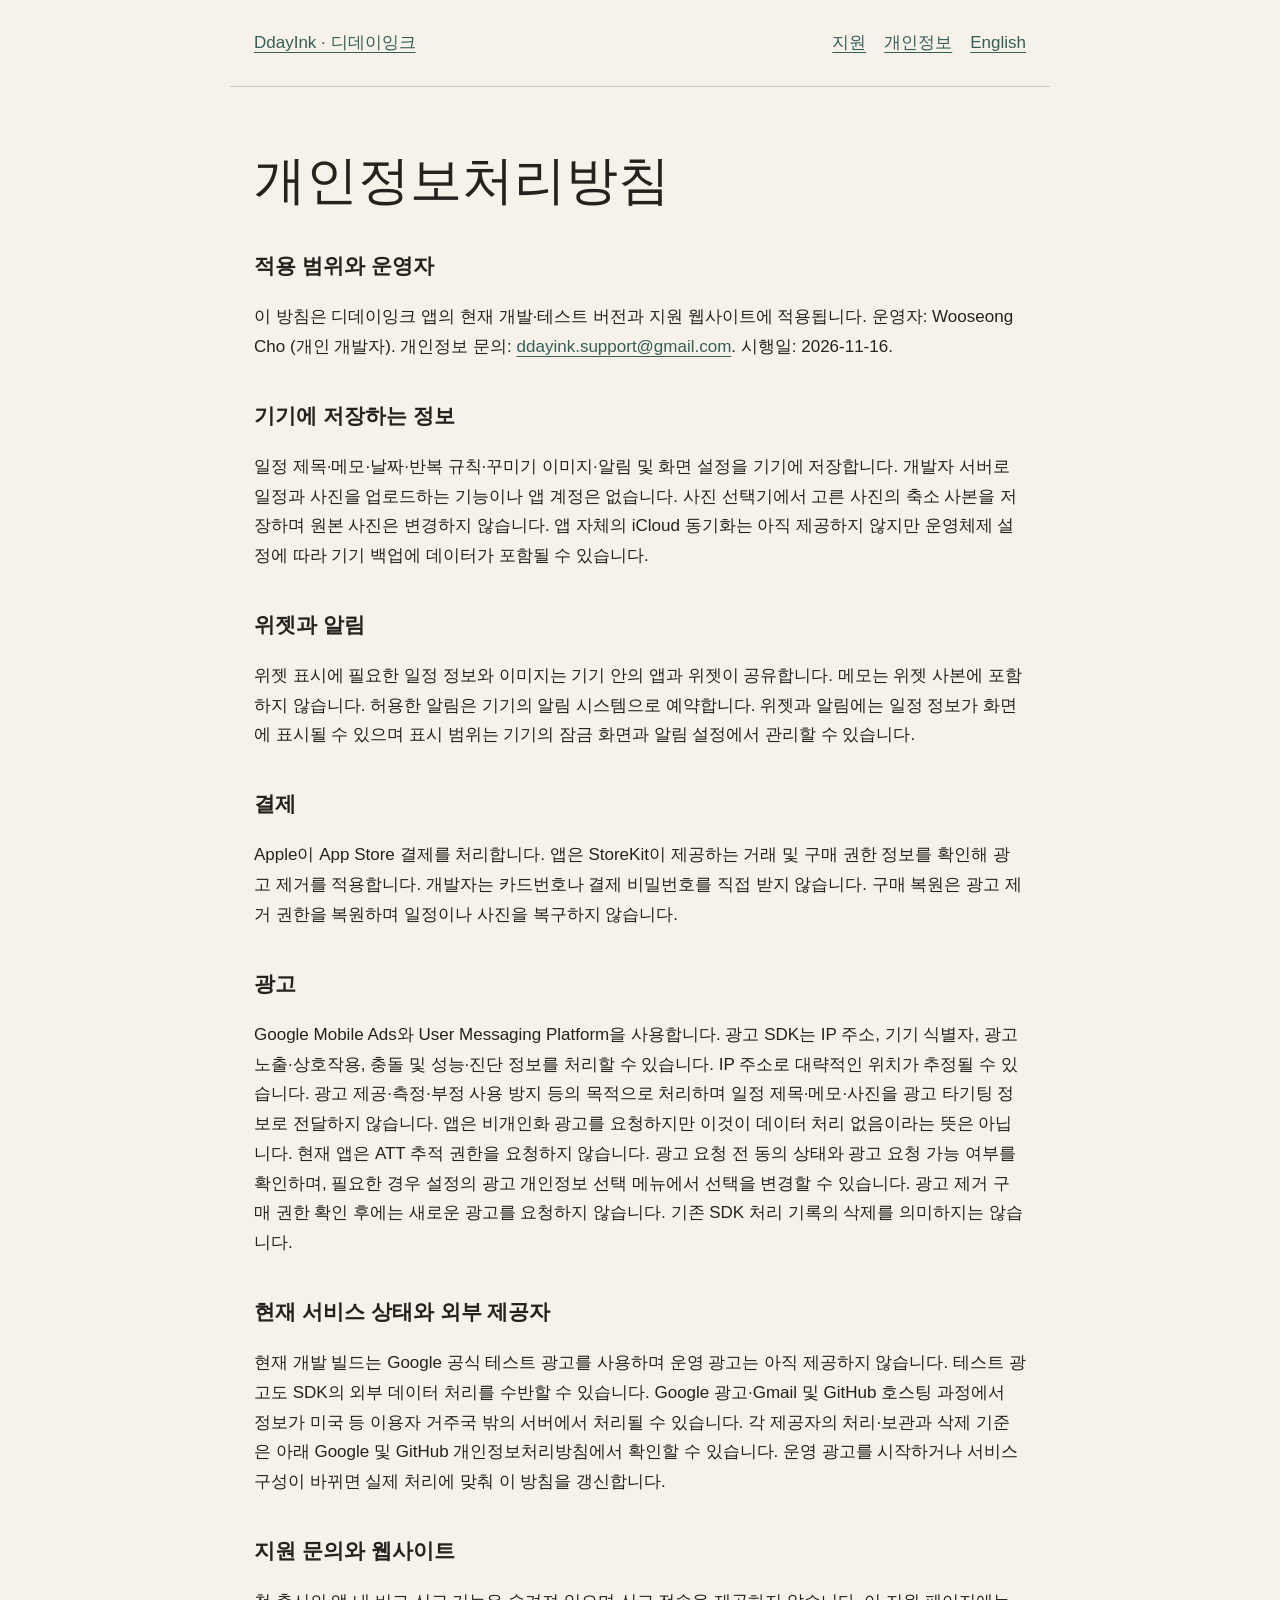
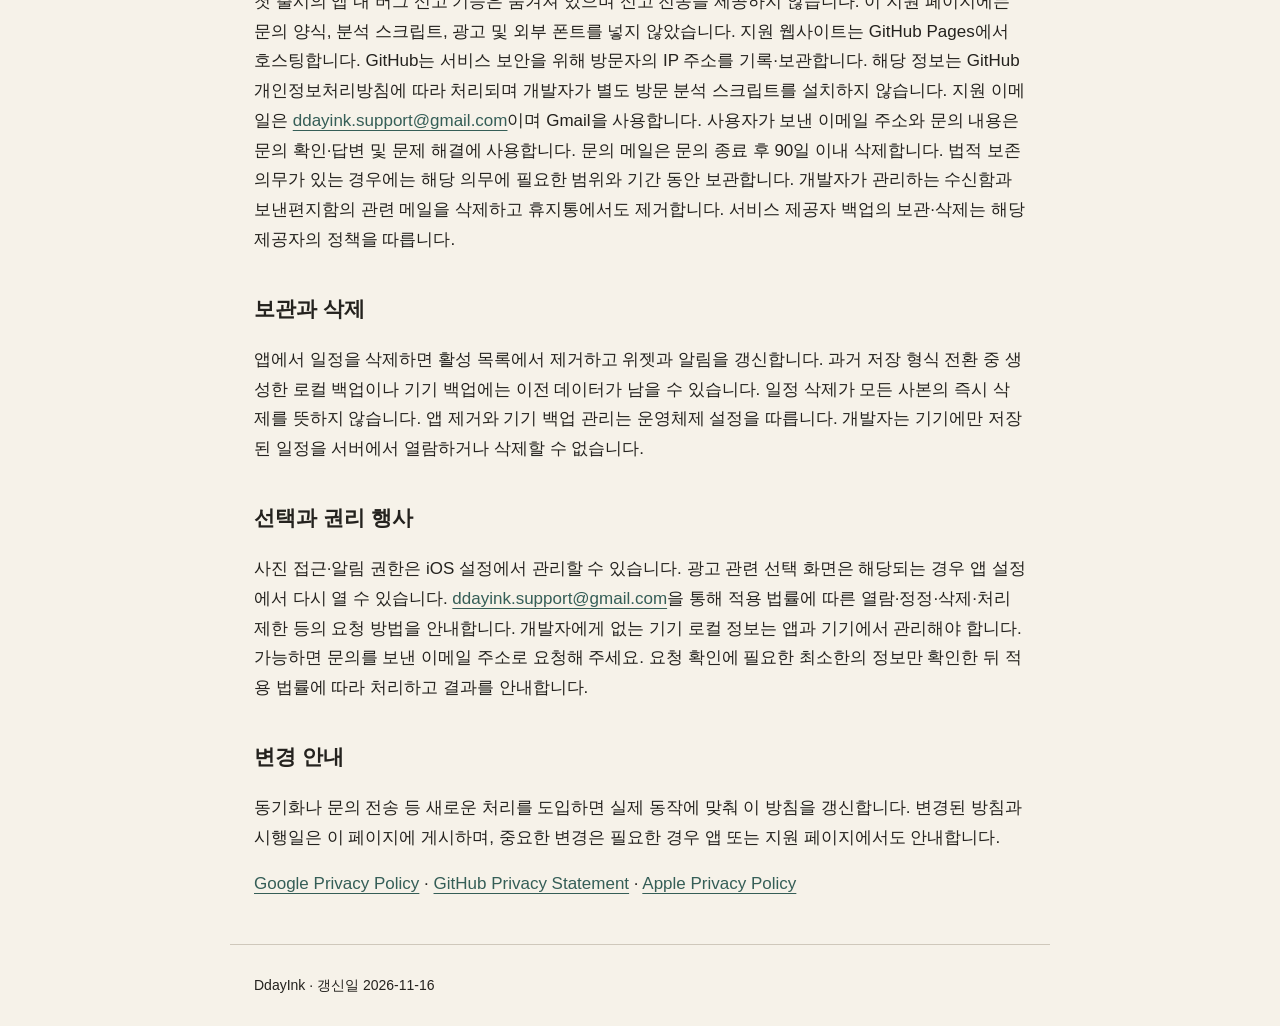
==== privacy.html @ 284a309b "Publish DdayInk support and privacy pages" ====
<!doctype html><html lang="ko"><head><meta charset="utf-8"><meta name="viewport" content="width=device-width, initial-scale=1"><title>개인정보처리방침 · DdayInk</title><link rel="stylesheet" href="style.css"></head><body><a class="skip" href="#content">Skip to content</a><header><a href="index.html">DdayInk · 디데이잉크</a><nav aria-label="Navigation"><a href="support.html">지원</a><a href="privacy.html">개인정보</a><a href="support-en.html" lang="en">English</a></nav></header><main id="content"><h1>개인정보처리방침</h1><section><h2>적용 범위와 운영자</h2><p>이 방침은 디데이잉크 앱의 현재 개발·테스트 버전과 지원 웹사이트에 적용됩니다. 운영자: Wooseong Cho (개인 개발자). 개인정보 문의: <a href="mailto:ddayink.support@gmail.com">ddayink.support@gmail.com</a>. 시행일: 2026-11-16.</p></section><section><h2>기기에 저장하는 정보</h2><p>일정 제목·메모·날짜·반복 규칙·꾸미기 이미지·알림 및 화면 설정을 기기에 저장합니다. 개발자 서버로 일정과 사진을 업로드하는 기능이나 앱 계정은 없습니다. 사진 선택기에서 고른 사진의 축소 사본을 저장하며 원본 사진은 변경하지 않습니다. 앱 자체의 iCloud 동기화는 아직 제공하지 않지만 운영체제 설정에 따라 기기 백업에 데이터가 포함될 수 있습니다.</p></section><section><h2>위젯과 알림</h2><p>위젯 표시에 필요한 일정 정보와 이미지는 기기 안의 앱과 위젯이 공유합니다. 메모는 위젯 사본에 포함하지 않습니다. 허용한 알림은 기기의 알림 시스템으로 예약합니다. 위젯과 알림에는 일정 정보가 화면에 표시될 수 있으며 표시 범위는 기기의 잠금 화면과 알림 설정에서 관리할 수 있습니다.</p></section><section><h2>결제</h2><p>Apple이 App Store 결제를 처리합니다. 앱은 StoreKit이 제공하는 거래 및 구매 권한 정보를 확인해 광고 제거를 적용합니다. 개발자는 카드번호나 결제 비밀번호를 직접 받지 않습니다. 구매 복원은 광고 제거 권한을 복원하며 일정이나 사진을 복구하지 않습니다.</p></section><section><h2>광고</h2><p>Google Mobile Ads와 User Messaging Platform을 사용합니다. 광고 SDK는 IP 주소, 기기 식별자, 광고 노출·상호작용, 충돌 및 성능·진단 정보를 처리할 수 있습니다. IP 주소로 대략적인 위치가 추정될 수 있습니다. 광고 제공·측정·부정 사용 방지 등의 목적으로 처리하며 일정 제목·메모·사진을 광고 타기팅 정보로 전달하지 않습니다. 앱은 비개인화 광고를 요청하지만 이것이 데이터 처리 없음이라는 뜻은 아닙니다. 현재 앱은 ATT 추적 권한을 요청하지 않습니다. 광고 요청 전 동의 상태와 광고 요청 가능 여부를 확인하며, 필요한 경우 설정의 광고 개인정보 선택 메뉴에서 선택을 변경할 수 있습니다. 광고 제거 구매 권한 확인 후에는 새로운 광고를 요청하지 않습니다. 기존 SDK 처리 기록의 삭제를 의미하지는 않습니다.</p></section><section><h2>현재 서비스 상태와 외부 제공자</h2><p>현재 개발 빌드는 Google 공식 테스트 광고를 사용하며 운영 광고는 아직 제공하지 않습니다. 테스트 광고도 SDK의 외부 데이터 처리를 수반할 수 있습니다. Google 광고·Gmail 및 GitHub 호스팅 과정에서 정보가 미국 등 이용자 거주국 밖의 서버에서 처리될 수 있습니다. 각 제공자의 처리·보관과 삭제 기준은 아래 Google 및 GitHub 개인정보처리방침에서 확인할 수 있습니다. 운영 광고를 시작하거나 서비스 구성이 바뀌면 실제 처리에 맞춰 이 방침을 갱신합니다.</p></section><section><h2>지원 문의와 웹사이트</h2><p>첫 출시의 앱 내 버그 신고 기능은 숨겨져 있으며 신고 전송을 제공하지 않습니다. 이 지원 페이지에는 문의 양식, 분석 스크립트, 광고 및 외부 폰트를 넣지 않았습니다. 지원 웹사이트는 GitHub Pages에서 호스팅합니다. GitHub는 서비스 보안을 위해 방문자의 IP 주소를 기록·보관합니다. 해당 정보는 GitHub 개인정보처리방침에 따라 처리되며 개발자가 별도 방문 분석 스크립트를 설치하지 않습니다. 지원 이메일은 <a href="mailto:ddayink.support@gmail.com">ddayink.support@gmail.com</a>이며 Gmail을 사용합니다. 사용자가 보낸 이메일 주소와 문의 내용은 문의 확인·답변 및 문제 해결에 사용합니다. 문의 메일은 문의 종료 후 90일 이내 삭제합니다. 법적 보존 의무가 있는 경우에는 해당 의무에 필요한 범위와 기간 동안 보관합니다. 개발자가 관리하는 수신함과 보낸편지함의 관련 메일을 삭제하고 휴지통에서도 제거합니다. 서비스 제공자 백업의 보관·삭제는 해당 제공자의 정책을 따릅니다.</p></section><section><h2>보관과 삭제</h2><p>앱에서 일정을 삭제하면 활성 목록에서 제거하고 위젯과 알림을 갱신합니다. 과거 저장 형식 전환 중 생성한 로컬 백업이나 기기 백업에는 이전 데이터가 남을 수 있습니다. 일정 삭제가 모든 사본의 즉시 삭제를 뜻하지 않습니다. 앱 제거와 기기 백업 관리는 운영체제 설정을 따릅니다. 개발자는 기기에만 저장된 일정을 서버에서 열람하거나 삭제할 수 없습니다.</p></section><section><h2>선택과 권리 행사</h2><p>사진 접근·알림 권한은 iOS 설정에서 관리할 수 있습니다. 광고 관련 선택 화면은 해당되는 경우 앱 설정에서 다시 열 수 있습니다. <a href="mailto:ddayink.support@gmail.com">ddayink.support@gmail.com</a>을 통해 적용 법률에 따른 열람·정정·삭제·처리 제한 등의 요청 방법을 안내합니다. 개발자에게 없는 기기 로컬 정보는 앱과 기기에서 관리해야 합니다. 가능하면 문의를 보낸 이메일 주소로 요청해 주세요. 요청 확인에 필요한 최소한의 정보만 확인한 뒤 적용 법률에 따라 처리하고 결과를 안내합니다.</p></section><section><h2>변경 안내</h2><p>동기화나 문의 전송 등 새로운 처리를 도입하면 실제 동작에 맞춰 이 방침을 갱신합니다. 변경된 방침과 시행일은 이 페이지에 게시하며, 중요한 변경은 필요한 경우 앱 또는 지원 페이지에서도 안내합니다.</p></section><p><a href="https://policies.google.com/privacy">Google Privacy Policy</a> · <a href="https://docs.github.com/en/site-policy/privacy-policies/github-general-privacy-statement">GitHub Privacy Statement</a> · <a href="https://www.apple.com/legal/privacy/">Apple Privacy Policy</a></p></main><footer>DdayInk · 갱신일 2026-11-16</footer></body></html>
---- style.css ----
*{box-sizing:border-box}body{margin:0;background:#f6f2e9;color:#24221e;font:17px/1.75 -apple-system,BlinkMacSystemFont,"Segoe UI",sans-serif}main,header,footer{max-width:820px;margin:auto;padding:28px 24px}header{border-bottom:1px solid #cfc8bb;display:flex;justify-content:space-between;gap:20px;flex-wrap:wrap}a{color:#355e57;text-underline-offset:4px}h1{font-family:Georgia,serif;font-size:clamp(32px,6vw,52px);line-height:1.2;font-weight:500}h2{font-size:21px;margin-top:36px}nav{display:flex;gap:18px;flex-wrap:wrap}.draft{border-left:3px solid #a66042;padding:12px 18px;background:#eee5d7}details{border-bottom:1px solid #cfc8bb;padding:19px 0}summary{font-weight:600;cursor:pointer}footer{font-size:14px;border-top:1px solid #cfc8bb}.skip{position:absolute;left:-9999px}.skip:focus{left:12px;background:white;padding:12px}a:focus-visible,summary:focus-visible{outline:3px solid #a66042;outline-offset:5px}@media(prefers-color-scheme:dark){body{background:#201f1c;color:#eee9df}a{color:#a7cec2}.draft{background:#343027}header,footer,details{border-color:#514d43}}
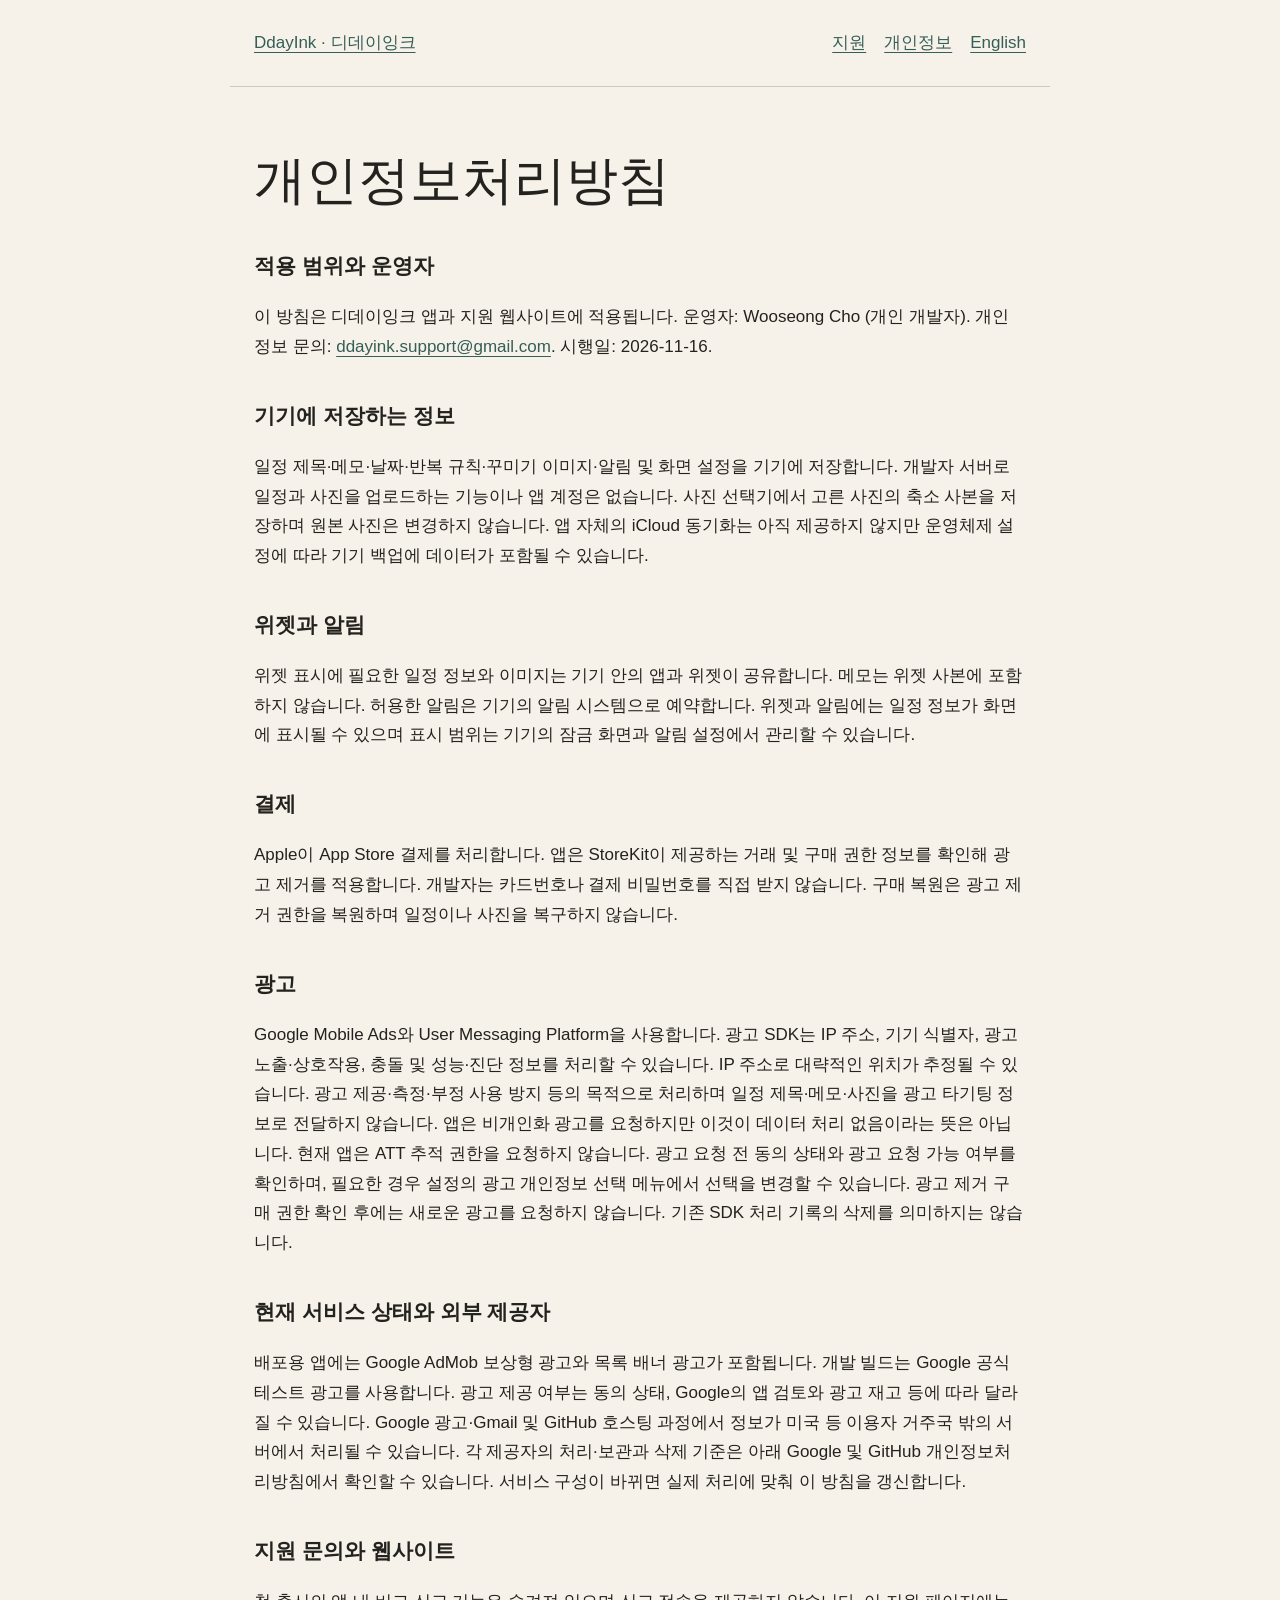
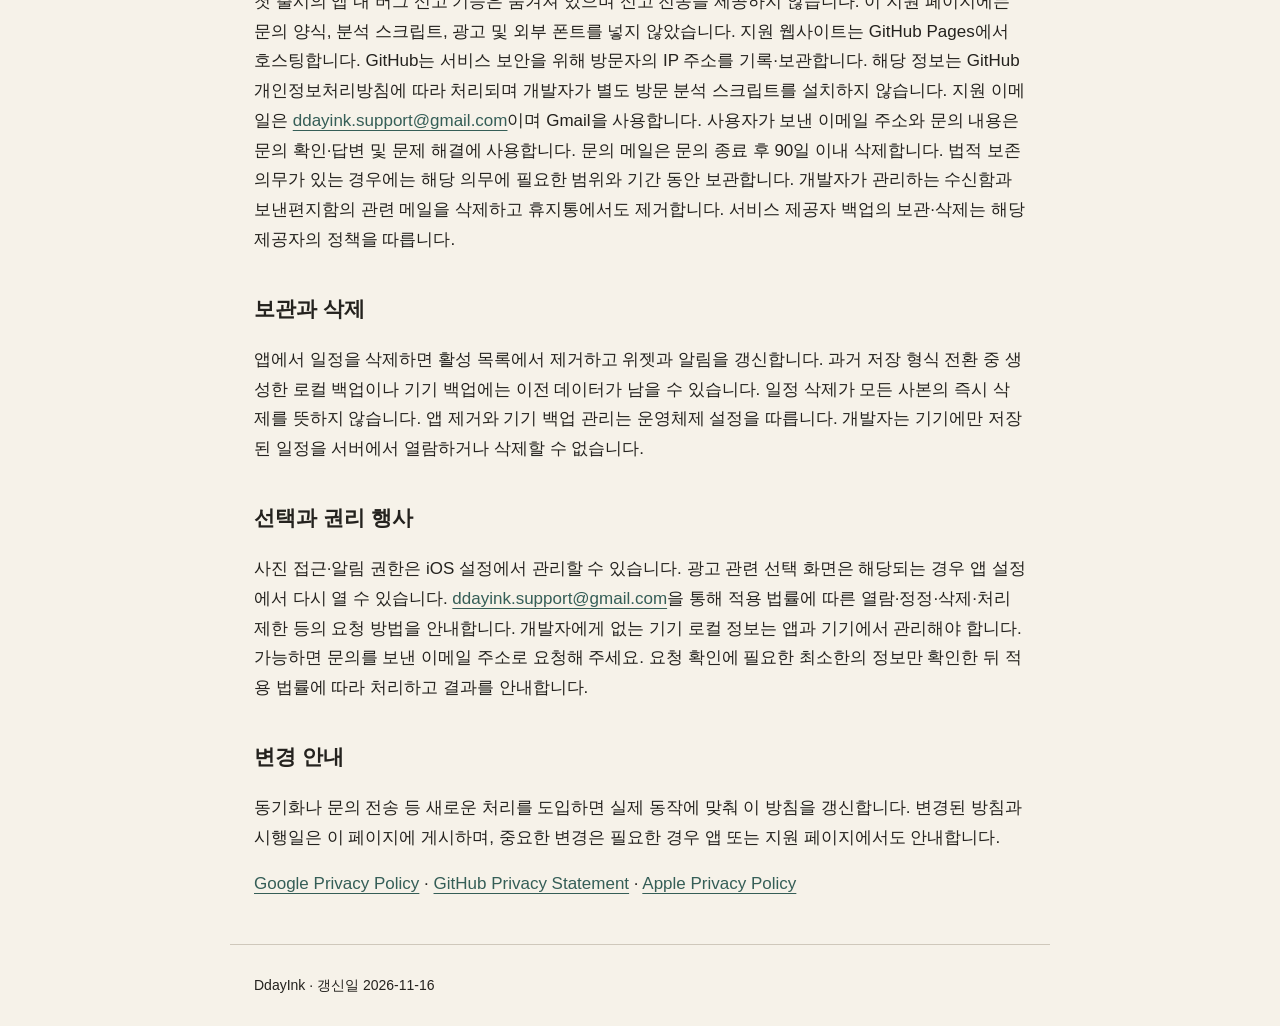
==== commit 0c4b01dd: "Publish AdMob authorization and release privacy policy" ====
--- a/privacy.html
+++ b/privacy.html
@@ -1 +1 @@
-<!doctype html><html lang="ko"><head><meta charset="utf-8"><meta name="viewport" content="width=device-width, initial-scale=1"><title>개인정보처리방침 · DdayInk</title><link rel="stylesheet" href="style.css"></head><body><a class="skip" href="#content">Skip to content</a><header><a href="index.html">DdayInk · 디데이잉크</a><nav aria-label="Navigation"><a href="support.html">지원</a><a href="privacy.html">개인정보</a><a href="support-en.html" lang="en">English</a></nav></header><main id="content"><h1>개인정보처리방침</h1><section><h2>적용 범위와 운영자</h2><p>이 방침은 디데이잉크 앱의 현재 개발·테스트 버전과 지원 웹사이트에 적용됩니다. 운영자: Wooseong Cho (개인 개발자). 개인정보 문의: <a href="mailto:ddayink.support@gmail.com">ddayink.support@gmail.com</a>. 시행일: 2026-11-16.</p></section><section><h2>기기에 저장하는 정보</h2><p>일정 제목·메모·날짜·반복 규칙·꾸미기 이미지·알림 및 화면 설정을 기기에 저장합니다. 개발자 서버로 일정과 사진을 업로드하는 기능이나 앱 계정은 없습니다. 사진 선택기에서 고른 사진의 축소 사본을 저장하며 원본 사진은 변경하지 않습니다. 앱 자체의 iCloud 동기화는 아직 제공하지 않지만 운영체제 설정에 따라 기기 백업에 데이터가 포함될 수 있습니다.</p></section><section><h2>위젯과 알림</h2><p>위젯 표시에 필요한 일정 정보와 이미지는 기기 안의 앱과 위젯이 공유합니다. 메모는 위젯 사본에 포함하지 않습니다. 허용한 알림은 기기의 알림 시스템으로 예약합니다. 위젯과 알림에는 일정 정보가 화면에 표시될 수 있으며 표시 범위는 기기의 잠금 화면과 알림 설정에서 관리할 수 있습니다.</p></section><section><h2>결제</h2><p>Apple이 App Store 결제를 처리합니다. 앱은 StoreKit이 제공하는 거래 및 구매 권한 정보를 확인해 광고 제거를 적용합니다. 개발자는 카드번호나 결제 비밀번호를 직접 받지 않습니다. 구매 복원은 광고 제거 권한을 복원하며 일정이나 사진을 복구하지 않습니다.</p></section><section><h2>광고</h2><p>Google Mobile Ads와 User Messaging Platform을 사용합니다. 광고 SDK는 IP 주소, 기기 식별자, 광고 노출·상호작용, 충돌 및 성능·진단 정보를 처리할 수 있습니다. IP 주소로 대략적인 위치가 추정될 수 있습니다. 광고 제공·측정·부정 사용 방지 등의 목적으로 처리하며 일정 제목·메모·사진을 광고 타기팅 정보로 전달하지 않습니다. 앱은 비개인화 광고를 요청하지만 이것이 데이터 처리 없음이라는 뜻은 아닙니다. 현재 앱은 ATT 추적 권한을 요청하지 않습니다. 광고 요청 전 동의 상태와 광고 요청 가능 여부를 확인하며, 필요한 경우 설정의 광고 개인정보 선택 메뉴에서 선택을 변경할 수 있습니다. 광고 제거 구매 권한 확인 후에는 새로운 광고를 요청하지 않습니다. 기존 SDK 처리 기록의 삭제를 의미하지는 않습니다.</p></section><section><h2>현재 서비스 상태와 외부 제공자</h2><p>현재 개발 빌드는 Google 공식 테스트 광고를 사용하며 운영 광고는 아직 제공하지 않습니다. 테스트 광고도 SDK의 외부 데이터 처리를 수반할 수 있습니다. Google 광고·Gmail 및 GitHub 호스팅 과정에서 정보가 미국 등 이용자 거주국 밖의 서버에서 처리될 수 있습니다. 각 제공자의 처리·보관과 삭제 기준은 아래 Google 및 GitHub 개인정보처리방침에서 확인할 수 있습니다. 운영 광고를 시작하거나 서비스 구성이 바뀌면 실제 처리에 맞춰 이 방침을 갱신합니다.</p></section><section><h2>지원 문의와 웹사이트</h2><p>첫 출시의 앱 내 버그 신고 기능은 숨겨져 있으며 신고 전송을 제공하지 않습니다. 이 지원 페이지에는 문의 양식, 분석 스크립트, 광고 및 외부 폰트를 넣지 않았습니다. 지원 웹사이트는 GitHub Pages에서 호스팅합니다. GitHub는 서비스 보안을 위해 방문자의 IP 주소를 기록·보관합니다. 해당 정보는 GitHub 개인정보처리방침에 따라 처리되며 개발자가 별도 방문 분석 스크립트를 설치하지 않습니다. 지원 이메일은 <a href="mailto:ddayink.support@gmail.com">ddayink.support@gmail.com</a>이며 Gmail을 사용합니다. 사용자가 보낸 이메일 주소와 문의 내용은 문의 확인·답변 및 문제 해결에 사용합니다. 문의 메일은 문의 종료 후 90일 이내 삭제합니다. 법적 보존 의무가 있는 경우에는 해당 의무에 필요한 범위와 기간 동안 보관합니다. 개발자가 관리하는 수신함과 보낸편지함의 관련 메일을 삭제하고 휴지통에서도 제거합니다. 서비스 제공자 백업의 보관·삭제는 해당 제공자의 정책을 따릅니다.</p></section><section><h2>보관과 삭제</h2><p>앱에서 일정을 삭제하면 활성 목록에서 제거하고 위젯과 알림을 갱신합니다. 과거 저장 형식 전환 중 생성한 로컬 백업이나 기기 백업에는 이전 데이터가 남을 수 있습니다. 일정 삭제가 모든 사본의 즉시 삭제를 뜻하지 않습니다. 앱 제거와 기기 백업 관리는 운영체제 설정을 따릅니다. 개발자는 기기에만 저장된 일정을 서버에서 열람하거나 삭제할 수 없습니다.</p></section><section><h2>선택과 권리 행사</h2><p>사진 접근·알림 권한은 iOS 설정에서 관리할 수 있습니다. 광고 관련 선택 화면은 해당되는 경우 앱 설정에서 다시 열 수 있습니다. <a href="mailto:ddayink.support@gmail.com">ddayink.support@gmail.com</a>을 통해 적용 법률에 따른 열람·정정·삭제·처리 제한 등의 요청 방법을 안내합니다. 개발자에게 없는 기기 로컬 정보는 앱과 기기에서 관리해야 합니다. 가능하면 문의를 보낸 이메일 주소로 요청해 주세요. 요청 확인에 필요한 최소한의 정보만 확인한 뒤 적용 법률에 따라 처리하고 결과를 안내합니다.</p></section><section><h2>변경 안내</h2><p>동기화나 문의 전송 등 새로운 처리를 도입하면 실제 동작에 맞춰 이 방침을 갱신합니다. 변경된 방침과 시행일은 이 페이지에 게시하며, 중요한 변경은 필요한 경우 앱 또는 지원 페이지에서도 안내합니다.</p></section><p><a href="https://policies.google.com/privacy">Google Privacy Policy</a> · <a href="https://docs.github.com/en/site-policy/privacy-policies/github-general-privacy-statement">GitHub Privacy Statement</a> · <a href="https://www.apple.com/legal/privacy/">Apple Privacy Policy</a></p></main><footer>DdayInk · 갱신일 2026-11-16</footer></body></html>+<!doctype html><html lang="ko"><head><meta charset="utf-8"><meta name="viewport" content="width=device-width, initial-scale=1"><title>개인정보처리방침 · DdayInk</title><link rel="stylesheet" href="style.css"></head><body><a class="skip" href="#content">Skip to content</a><header><a href="index.html">DdayInk · 디데이잉크</a><nav aria-label="Navigation"><a href="support.html">지원</a><a href="privacy.html">개인정보</a><a href="support-en.html" lang="en">English</a></nav></header><main id="content"><h1>개인정보처리방침</h1><section><h2>적용 범위와 운영자</h2><p>이 방침은 디데이잉크 앱과 지원 웹사이트에 적용됩니다. 운영자: Wooseong Cho (개인 개발자). 개인정보 문의: <a href="mailto:ddayink.support@gmail.com">ddayink.support@gmail.com</a>. 시행일: 2026-11-16.</p></section><section><h2>기기에 저장하는 정보</h2><p>일정 제목·메모·날짜·반복 규칙·꾸미기 이미지·알림 및 화면 설정을 기기에 저장합니다. 개발자 서버로 일정과 사진을 업로드하는 기능이나 앱 계정은 없습니다. 사진 선택기에서 고른 사진의 축소 사본을 저장하며 원본 사진은 변경하지 않습니다. 앱 자체의 iCloud 동기화는 아직 제공하지 않지만 운영체제 설정에 따라 기기 백업에 데이터가 포함될 수 있습니다.</p></section><section><h2>위젯과 알림</h2><p>위젯 표시에 필요한 일정 정보와 이미지는 기기 안의 앱과 위젯이 공유합니다. 메모는 위젯 사본에 포함하지 않습니다. 허용한 알림은 기기의 알림 시스템으로 예약합니다. 위젯과 알림에는 일정 정보가 화면에 표시될 수 있으며 표시 범위는 기기의 잠금 화면과 알림 설정에서 관리할 수 있습니다.</p></section><section><h2>결제</h2><p>Apple이 App Store 결제를 처리합니다. 앱은 StoreKit이 제공하는 거래 및 구매 권한 정보를 확인해 광고 제거를 적용합니다. 개발자는 카드번호나 결제 비밀번호를 직접 받지 않습니다. 구매 복원은 광고 제거 권한을 복원하며 일정이나 사진을 복구하지 않습니다.</p></section><section><h2>광고</h2><p>Google Mobile Ads와 User Messaging Platform을 사용합니다. 광고 SDK는 IP 주소, 기기 식별자, 광고 노출·상호작용, 충돌 및 성능·진단 정보를 처리할 수 있습니다. IP 주소로 대략적인 위치가 추정될 수 있습니다. 광고 제공·측정·부정 사용 방지 등의 목적으로 처리하며 일정 제목·메모·사진을 광고 타기팅 정보로 전달하지 않습니다. 앱은 비개인화 광고를 요청하지만 이것이 데이터 처리 없음이라는 뜻은 아닙니다. 현재 앱은 ATT 추적 권한을 요청하지 않습니다. 광고 요청 전 동의 상태와 광고 요청 가능 여부를 확인하며, 필요한 경우 설정의 광고 개인정보 선택 메뉴에서 선택을 변경할 수 있습니다. 광고 제거 구매 권한 확인 후에는 새로운 광고를 요청하지 않습니다. 기존 SDK 처리 기록의 삭제를 의미하지는 않습니다.</p></section><section><h2>현재 서비스 상태와 외부 제공자</h2><p>배포용 앱에는 Google AdMob 보상형 광고와 목록 배너 광고가 포함됩니다. 개발 빌드는 Google 공식 테스트 광고를 사용합니다. 광고 제공 여부는 동의 상태, Google의 앱 검토와 광고 재고 등에 따라 달라질 수 있습니다. Google 광고·Gmail 및 GitHub 호스팅 과정에서 정보가 미국 등 이용자 거주국 밖의 서버에서 처리될 수 있습니다. 각 제공자의 처리·보관과 삭제 기준은 아래 Google 및 GitHub 개인정보처리방침에서 확인할 수 있습니다. 서비스 구성이 바뀌면 실제 처리에 맞춰 이 방침을 갱신합니다.</p></section><section><h2>지원 문의와 웹사이트</h2><p>첫 출시의 앱 내 버그 신고 기능은 숨겨져 있으며 신고 전송을 제공하지 않습니다. 이 지원 페이지에는 문의 양식, 분석 스크립트, 광고 및 외부 폰트를 넣지 않았습니다. 지원 웹사이트는 GitHub Pages에서 호스팅합니다. GitHub는 서비스 보안을 위해 방문자의 IP 주소를 기록·보관합니다. 해당 정보는 GitHub 개인정보처리방침에 따라 처리되며 개발자가 별도 방문 분석 스크립트를 설치하지 않습니다. 지원 이메일은 <a href="mailto:ddayink.support@gmail.com">ddayink.support@gmail.com</a>이며 Gmail을 사용합니다. 사용자가 보낸 이메일 주소와 문의 내용은 문의 확인·답변 및 문제 해결에 사용합니다. 문의 메일은 문의 종료 후 90일 이내 삭제합니다. 법적 보존 의무가 있는 경우에는 해당 의무에 필요한 범위와 기간 동안 보관합니다. 개발자가 관리하는 수신함과 보낸편지함의 관련 메일을 삭제하고 휴지통에서도 제거합니다. 서비스 제공자 백업의 보관·삭제는 해당 제공자의 정책을 따릅니다.</p></section><section><h2>보관과 삭제</h2><p>앱에서 일정을 삭제하면 활성 목록에서 제거하고 위젯과 알림을 갱신합니다. 과거 저장 형식 전환 중 생성한 로컬 백업이나 기기 백업에는 이전 데이터가 남을 수 있습니다. 일정 삭제가 모든 사본의 즉시 삭제를 뜻하지 않습니다. 앱 제거와 기기 백업 관리는 운영체제 설정을 따릅니다. 개발자는 기기에만 저장된 일정을 서버에서 열람하거나 삭제할 수 없습니다.</p></section><section><h2>선택과 권리 행사</h2><p>사진 접근·알림 권한은 iOS 설정에서 관리할 수 있습니다. 광고 관련 선택 화면은 해당되는 경우 앱 설정에서 다시 열 수 있습니다. <a href="mailto:ddayink.support@gmail.com">ddayink.support@gmail.com</a>을 통해 적용 법률에 따른 열람·정정·삭제·처리 제한 등의 요청 방법을 안내합니다. 개발자에게 없는 기기 로컬 정보는 앱과 기기에서 관리해야 합니다. 가능하면 문의를 보낸 이메일 주소로 요청해 주세요. 요청 확인에 필요한 최소한의 정보만 확인한 뒤 적용 법률에 따라 처리하고 결과를 안내합니다.</p></section><section><h2>변경 안내</h2><p>동기화나 문의 전송 등 새로운 처리를 도입하면 실제 동작에 맞춰 이 방침을 갱신합니다. 변경된 방침과 시행일은 이 페이지에 게시하며, 중요한 변경은 필요한 경우 앱 또는 지원 페이지에서도 안내합니다.</p></section><p><a href="https://policies.google.com/privacy">Google Privacy Policy</a> · <a href="https://docs.github.com/en/site-policy/privacy-policies/github-general-privacy-statement">GitHub Privacy Statement</a> · <a href="https://www.apple.com/legal/privacy/">Apple Privacy Policy</a></p></main><footer>DdayInk · 갱신일 2026-11-16</footer></body></html>
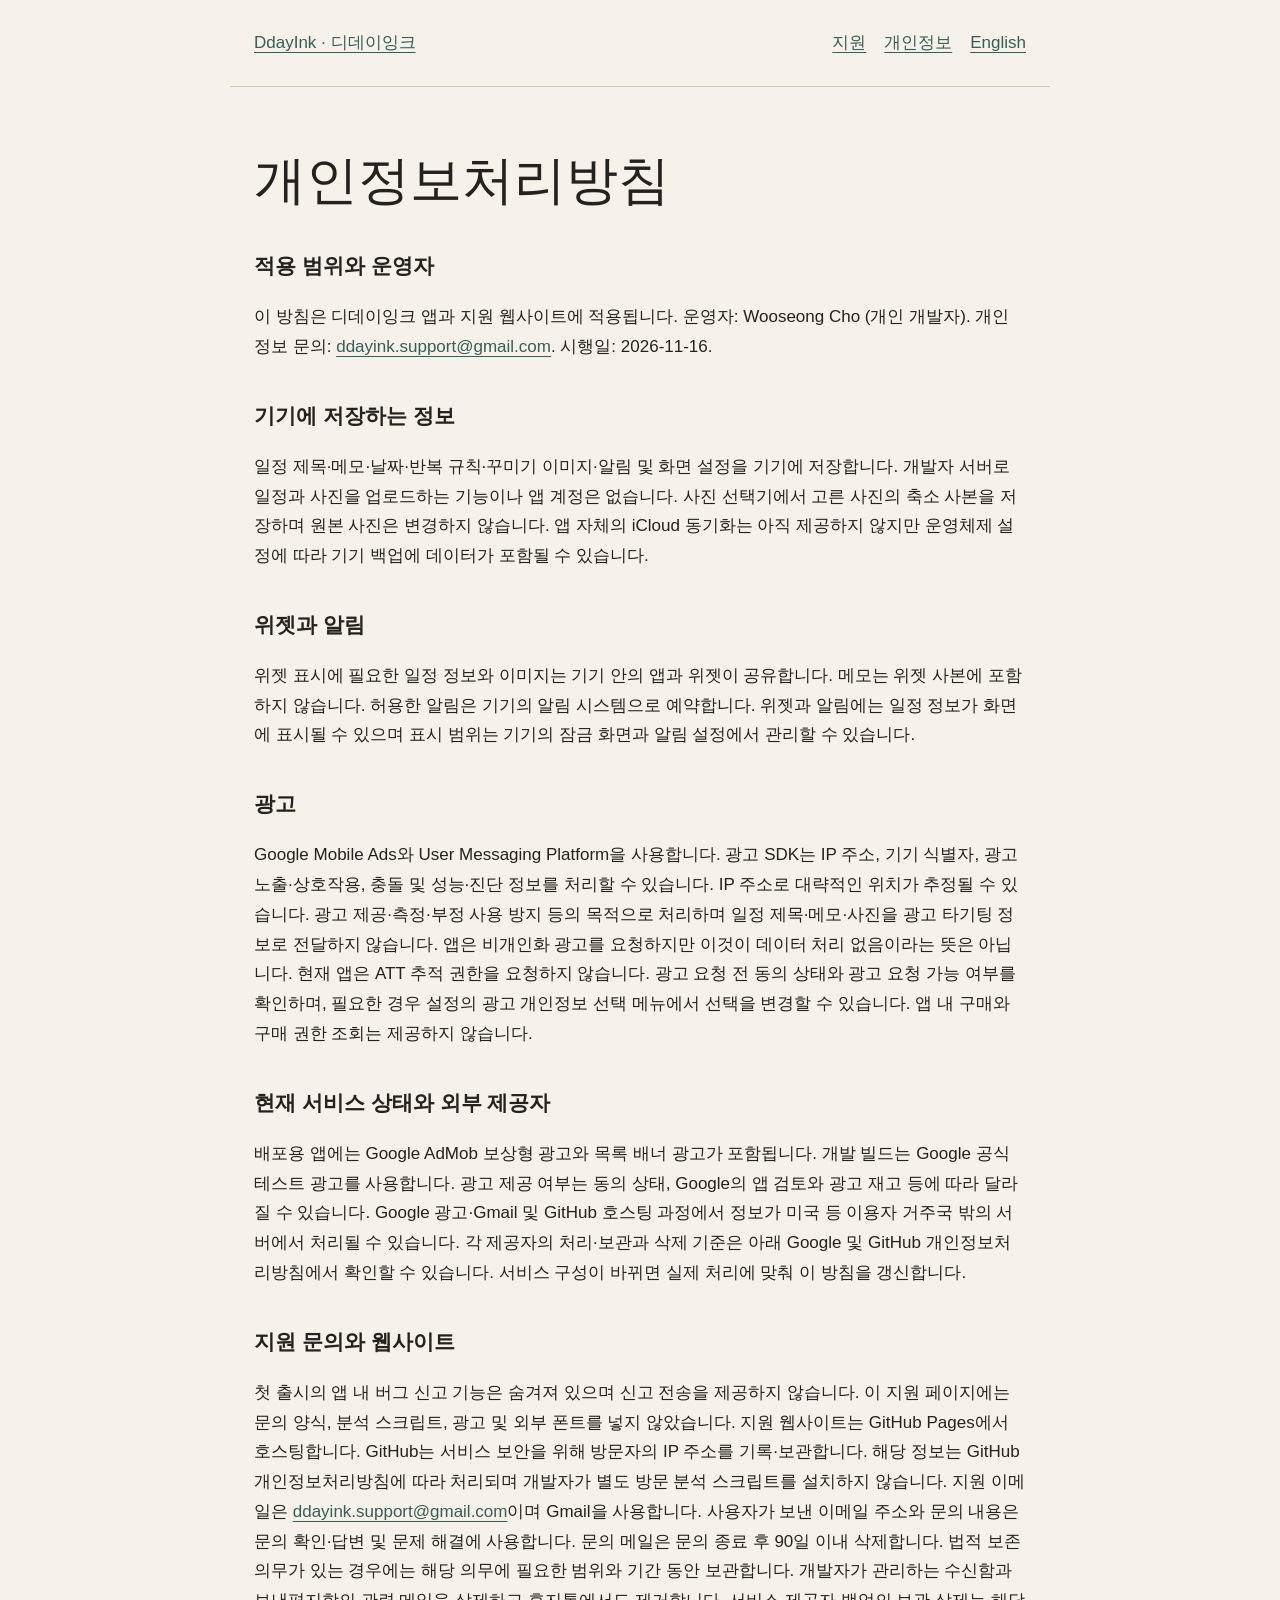
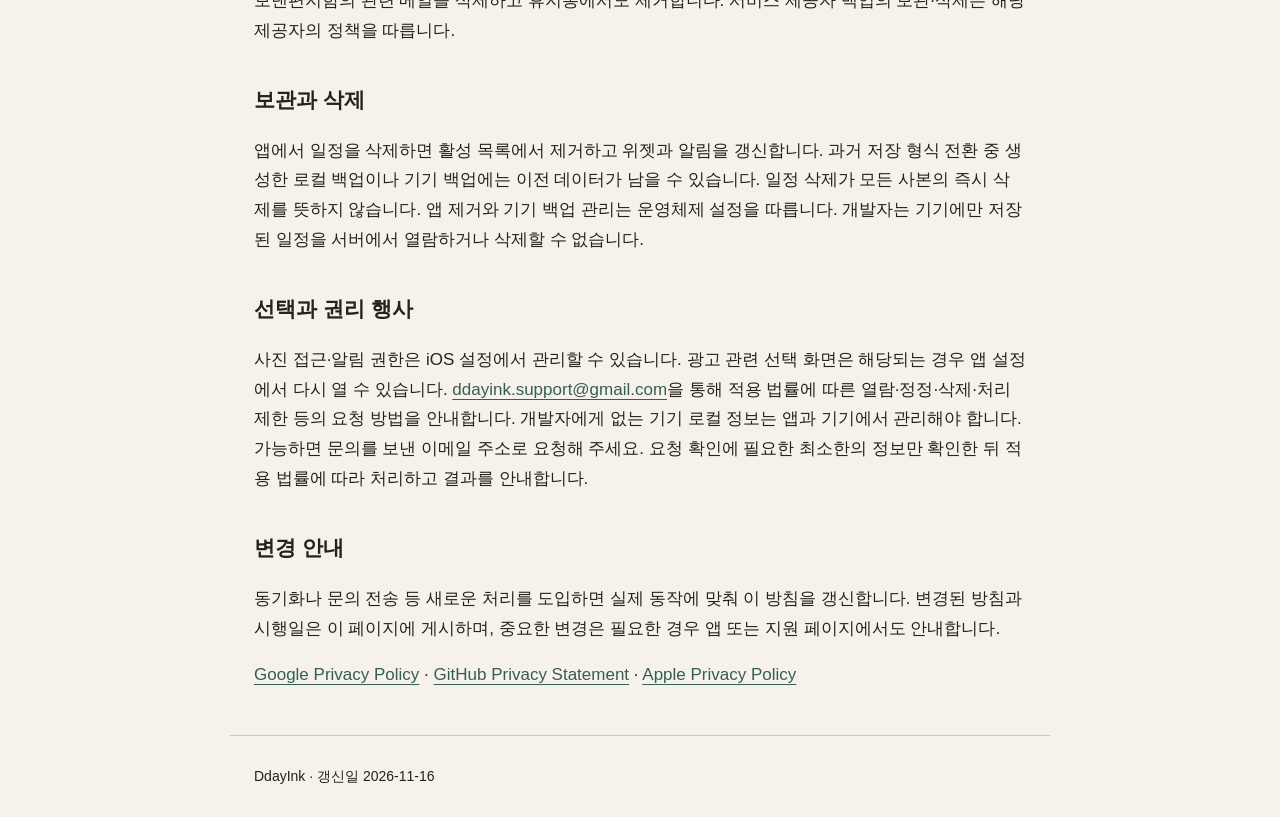
==== commit ea5df6da: "Update ad publisher and ads-only support policy" ====
--- a/privacy.html
+++ b/privacy.html
@@ -1 +1 @@
-<!doctype html><html lang="ko"><head><meta charset="utf-8"><meta name="viewport" content="width=device-width, initial-scale=1"><title>개인정보처리방침 · DdayInk</title><link rel="stylesheet" href="style.css"></head><body><a class="skip" href="#content">Skip to content</a><header><a href="index.html">DdayInk · 디데이잉크</a><nav aria-label="Navigation"><a href="support.html">지원</a><a href="privacy.html">개인정보</a><a href="support-en.html" lang="en">English</a></nav></header><main id="content"><h1>개인정보처리방침</h1><section><h2>적용 범위와 운영자</h2><p>이 방침은 디데이잉크 앱과 지원 웹사이트에 적용됩니다. 운영자: Wooseong Cho (개인 개발자). 개인정보 문의: <a href="mailto:ddayink.support@gmail.com">ddayink.support@gmail.com</a>. 시행일: 2026-11-16.</p></section><section><h2>기기에 저장하는 정보</h2><p>일정 제목·메모·날짜·반복 규칙·꾸미기 이미지·알림 및 화면 설정을 기기에 저장합니다. 개발자 서버로 일정과 사진을 업로드하는 기능이나 앱 계정은 없습니다. 사진 선택기에서 고른 사진의 축소 사본을 저장하며 원본 사진은 변경하지 않습니다. 앱 자체의 iCloud 동기화는 아직 제공하지 않지만 운영체제 설정에 따라 기기 백업에 데이터가 포함될 수 있습니다.</p></section><section><h2>위젯과 알림</h2><p>위젯 표시에 필요한 일정 정보와 이미지는 기기 안의 앱과 위젯이 공유합니다. 메모는 위젯 사본에 포함하지 않습니다. 허용한 알림은 기기의 알림 시스템으로 예약합니다. 위젯과 알림에는 일정 정보가 화면에 표시될 수 있으며 표시 범위는 기기의 잠금 화면과 알림 설정에서 관리할 수 있습니다.</p></section><section><h2>결제</h2><p>Apple이 App Store 결제를 처리합니다. 앱은 StoreKit이 제공하는 거래 및 구매 권한 정보를 확인해 광고 제거를 적용합니다. 개발자는 카드번호나 결제 비밀번호를 직접 받지 않습니다. 구매 복원은 광고 제거 권한을 복원하며 일정이나 사진을 복구하지 않습니다.</p></section><section><h2>광고</h2><p>Google Mobile Ads와 User Messaging Platform을 사용합니다. 광고 SDK는 IP 주소, 기기 식별자, 광고 노출·상호작용, 충돌 및 성능·진단 정보를 처리할 수 있습니다. IP 주소로 대략적인 위치가 추정될 수 있습니다. 광고 제공·측정·부정 사용 방지 등의 목적으로 처리하며 일정 제목·메모·사진을 광고 타기팅 정보로 전달하지 않습니다. 앱은 비개인화 광고를 요청하지만 이것이 데이터 처리 없음이라는 뜻은 아닙니다. 현재 앱은 ATT 추적 권한을 요청하지 않습니다. 광고 요청 전 동의 상태와 광고 요청 가능 여부를 확인하며, 필요한 경우 설정의 광고 개인정보 선택 메뉴에서 선택을 변경할 수 있습니다. 광고 제거 구매 권한 확인 후에는 새로운 광고를 요청하지 않습니다. 기존 SDK 처리 기록의 삭제를 의미하지는 않습니다.</p></section><section><h2>현재 서비스 상태와 외부 제공자</h2><p>배포용 앱에는 Google AdMob 보상형 광고와 목록 배너 광고가 포함됩니다. 개발 빌드는 Google 공식 테스트 광고를 사용합니다. 광고 제공 여부는 동의 상태, Google의 앱 검토와 광고 재고 등에 따라 달라질 수 있습니다. Google 광고·Gmail 및 GitHub 호스팅 과정에서 정보가 미국 등 이용자 거주국 밖의 서버에서 처리될 수 있습니다. 각 제공자의 처리·보관과 삭제 기준은 아래 Google 및 GitHub 개인정보처리방침에서 확인할 수 있습니다. 서비스 구성이 바뀌면 실제 처리에 맞춰 이 방침을 갱신합니다.</p></section><section><h2>지원 문의와 웹사이트</h2><p>첫 출시의 앱 내 버그 신고 기능은 숨겨져 있으며 신고 전송을 제공하지 않습니다. 이 지원 페이지에는 문의 양식, 분석 스크립트, 광고 및 외부 폰트를 넣지 않았습니다. 지원 웹사이트는 GitHub Pages에서 호스팅합니다. GitHub는 서비스 보안을 위해 방문자의 IP 주소를 기록·보관합니다. 해당 정보는 GitHub 개인정보처리방침에 따라 처리되며 개발자가 별도 방문 분석 스크립트를 설치하지 않습니다. 지원 이메일은 <a href="mailto:ddayink.support@gmail.com">ddayink.support@gmail.com</a>이며 Gmail을 사용합니다. 사용자가 보낸 이메일 주소와 문의 내용은 문의 확인·답변 및 문제 해결에 사용합니다. 문의 메일은 문의 종료 후 90일 이내 삭제합니다. 법적 보존 의무가 있는 경우에는 해당 의무에 필요한 범위와 기간 동안 보관합니다. 개발자가 관리하는 수신함과 보낸편지함의 관련 메일을 삭제하고 휴지통에서도 제거합니다. 서비스 제공자 백업의 보관·삭제는 해당 제공자의 정책을 따릅니다.</p></section><section><h2>보관과 삭제</h2><p>앱에서 일정을 삭제하면 활성 목록에서 제거하고 위젯과 알림을 갱신합니다. 과거 저장 형식 전환 중 생성한 로컬 백업이나 기기 백업에는 이전 데이터가 남을 수 있습니다. 일정 삭제가 모든 사본의 즉시 삭제를 뜻하지 않습니다. 앱 제거와 기기 백업 관리는 운영체제 설정을 따릅니다. 개발자는 기기에만 저장된 일정을 서버에서 열람하거나 삭제할 수 없습니다.</p></section><section><h2>선택과 권리 행사</h2><p>사진 접근·알림 권한은 iOS 설정에서 관리할 수 있습니다. 광고 관련 선택 화면은 해당되는 경우 앱 설정에서 다시 열 수 있습니다. <a href="mailto:ddayink.support@gmail.com">ddayink.support@gmail.com</a>을 통해 적용 법률에 따른 열람·정정·삭제·처리 제한 등의 요청 방법을 안내합니다. 개발자에게 없는 기기 로컬 정보는 앱과 기기에서 관리해야 합니다. 가능하면 문의를 보낸 이메일 주소로 요청해 주세요. 요청 확인에 필요한 최소한의 정보만 확인한 뒤 적용 법률에 따라 처리하고 결과를 안내합니다.</p></section><section><h2>변경 안내</h2><p>동기화나 문의 전송 등 새로운 처리를 도입하면 실제 동작에 맞춰 이 방침을 갱신합니다. 변경된 방침과 시행일은 이 페이지에 게시하며, 중요한 변경은 필요한 경우 앱 또는 지원 페이지에서도 안내합니다.</p></section><p><a href="https://policies.google.com/privacy">Google Privacy Policy</a> · <a href="https://docs.github.com/en/site-policy/privacy-policies/github-general-privacy-statement">GitHub Privacy Statement</a> · <a href="https://www.apple.com/legal/privacy/">Apple Privacy Policy</a></p></main><footer>DdayInk · 갱신일 2026-11-16</footer></body></html>+<!doctype html><html lang="ko"><head><meta charset="utf-8"><meta name="viewport" content="width=device-width, initial-scale=1"><title>개인정보처리방침 · DdayInk</title><link rel="stylesheet" href="style.css"></head><body><a class="skip" href="#content">Skip to content</a><header><a href="index.html">DdayInk · 디데이잉크</a><nav aria-label="Navigation"><a href="support.html">지원</a><a href="privacy.html">개인정보</a><a href="support-en.html" lang="en">English</a></nav></header><main id="content"><h1>개인정보처리방침</h1><section><h2>적용 범위와 운영자</h2><p>이 방침은 디데이잉크 앱과 지원 웹사이트에 적용됩니다. 운영자: Wooseong Cho (개인 개발자). 개인정보 문의: <a href="mailto:ddayink.support@gmail.com">ddayink.support@gmail.com</a>. 시행일: 2026-11-16.</p></section><section><h2>기기에 저장하는 정보</h2><p>일정 제목·메모·날짜·반복 규칙·꾸미기 이미지·알림 및 화면 설정을 기기에 저장합니다. 개발자 서버로 일정과 사진을 업로드하는 기능이나 앱 계정은 없습니다. 사진 선택기에서 고른 사진의 축소 사본을 저장하며 원본 사진은 변경하지 않습니다. 앱 자체의 iCloud 동기화는 아직 제공하지 않지만 운영체제 설정에 따라 기기 백업에 데이터가 포함될 수 있습니다.</p></section><section><h2>위젯과 알림</h2><p>위젯 표시에 필요한 일정 정보와 이미지는 기기 안의 앱과 위젯이 공유합니다. 메모는 위젯 사본에 포함하지 않습니다. 허용한 알림은 기기의 알림 시스템으로 예약합니다. 위젯과 알림에는 일정 정보가 화면에 표시될 수 있으며 표시 범위는 기기의 잠금 화면과 알림 설정에서 관리할 수 있습니다.</p></section><section><h2>광고</h2><p>Google Mobile Ads와 User Messaging Platform을 사용합니다. 광고 SDK는 IP 주소, 기기 식별자, 광고 노출·상호작용, 충돌 및 성능·진단 정보를 처리할 수 있습니다. IP 주소로 대략적인 위치가 추정될 수 있습니다. 광고 제공·측정·부정 사용 방지 등의 목적으로 처리하며 일정 제목·메모·사진을 광고 타기팅 정보로 전달하지 않습니다. 앱은 비개인화 광고를 요청하지만 이것이 데이터 처리 없음이라는 뜻은 아닙니다. 현재 앱은 ATT 추적 권한을 요청하지 않습니다. 광고 요청 전 동의 상태와 광고 요청 가능 여부를 확인하며, 필요한 경우 설정의 광고 개인정보 선택 메뉴에서 선택을 변경할 수 있습니다. 앱 내 구매와 구매 권한 조회는 제공하지 않습니다.</p></section><section><h2>현재 서비스 상태와 외부 제공자</h2><p>배포용 앱에는 Google AdMob 보상형 광고와 목록 배너 광고가 포함됩니다. 개발 빌드는 Google 공식 테스트 광고를 사용합니다. 광고 제공 여부는 동의 상태, Google의 앱 검토와 광고 재고 등에 따라 달라질 수 있습니다. Google 광고·Gmail 및 GitHub 호스팅 과정에서 정보가 미국 등 이용자 거주국 밖의 서버에서 처리될 수 있습니다. 각 제공자의 처리·보관과 삭제 기준은 아래 Google 및 GitHub 개인정보처리방침에서 확인할 수 있습니다. 서비스 구성이 바뀌면 실제 처리에 맞춰 이 방침을 갱신합니다.</p></section><section><h2>지원 문의와 웹사이트</h2><p>첫 출시의 앱 내 버그 신고 기능은 숨겨져 있으며 신고 전송을 제공하지 않습니다. 이 지원 페이지에는 문의 양식, 분석 스크립트, 광고 및 외부 폰트를 넣지 않았습니다. 지원 웹사이트는 GitHub Pages에서 호스팅합니다. GitHub는 서비스 보안을 위해 방문자의 IP 주소를 기록·보관합니다. 해당 정보는 GitHub 개인정보처리방침에 따라 처리되며 개발자가 별도 방문 분석 스크립트를 설치하지 않습니다. 지원 이메일은 <a href="mailto:ddayink.support@gmail.com">ddayink.support@gmail.com</a>이며 Gmail을 사용합니다. 사용자가 보낸 이메일 주소와 문의 내용은 문의 확인·답변 및 문제 해결에 사용합니다. 문의 메일은 문의 종료 후 90일 이내 삭제합니다. 법적 보존 의무가 있는 경우에는 해당 의무에 필요한 범위와 기간 동안 보관합니다. 개발자가 관리하는 수신함과 보낸편지함의 관련 메일을 삭제하고 휴지통에서도 제거합니다. 서비스 제공자 백업의 보관·삭제는 해당 제공자의 정책을 따릅니다.</p></section><section><h2>보관과 삭제</h2><p>앱에서 일정을 삭제하면 활성 목록에서 제거하고 위젯과 알림을 갱신합니다. 과거 저장 형식 전환 중 생성한 로컬 백업이나 기기 백업에는 이전 데이터가 남을 수 있습니다. 일정 삭제가 모든 사본의 즉시 삭제를 뜻하지 않습니다. 앱 제거와 기기 백업 관리는 운영체제 설정을 따릅니다. 개발자는 기기에만 저장된 일정을 서버에서 열람하거나 삭제할 수 없습니다.</p></section><section><h2>선택과 권리 행사</h2><p>사진 접근·알림 권한은 iOS 설정에서 관리할 수 있습니다. 광고 관련 선택 화면은 해당되는 경우 앱 설정에서 다시 열 수 있습니다. <a href="mailto:ddayink.support@gmail.com">ddayink.support@gmail.com</a>을 통해 적용 법률에 따른 열람·정정·삭제·처리 제한 등의 요청 방법을 안내합니다. 개발자에게 없는 기기 로컬 정보는 앱과 기기에서 관리해야 합니다. 가능하면 문의를 보낸 이메일 주소로 요청해 주세요. 요청 확인에 필요한 최소한의 정보만 확인한 뒤 적용 법률에 따라 처리하고 결과를 안내합니다.</p></section><section><h2>변경 안내</h2><p>동기화나 문의 전송 등 새로운 처리를 도입하면 실제 동작에 맞춰 이 방침을 갱신합니다. 변경된 방침과 시행일은 이 페이지에 게시하며, 중요한 변경은 필요한 경우 앱 또는 지원 페이지에서도 안내합니다.</p></section><p><a href="https://policies.google.com/privacy">Google Privacy Policy</a> · <a href="https://docs.github.com/en/site-policy/privacy-policies/github-general-privacy-statement">GitHub Privacy Statement</a> · <a href="https://www.apple.com/legal/privacy/">Apple Privacy Policy</a></p></main><footer>DdayInk · 갱신일 2026-11-16</footer></body></html>
